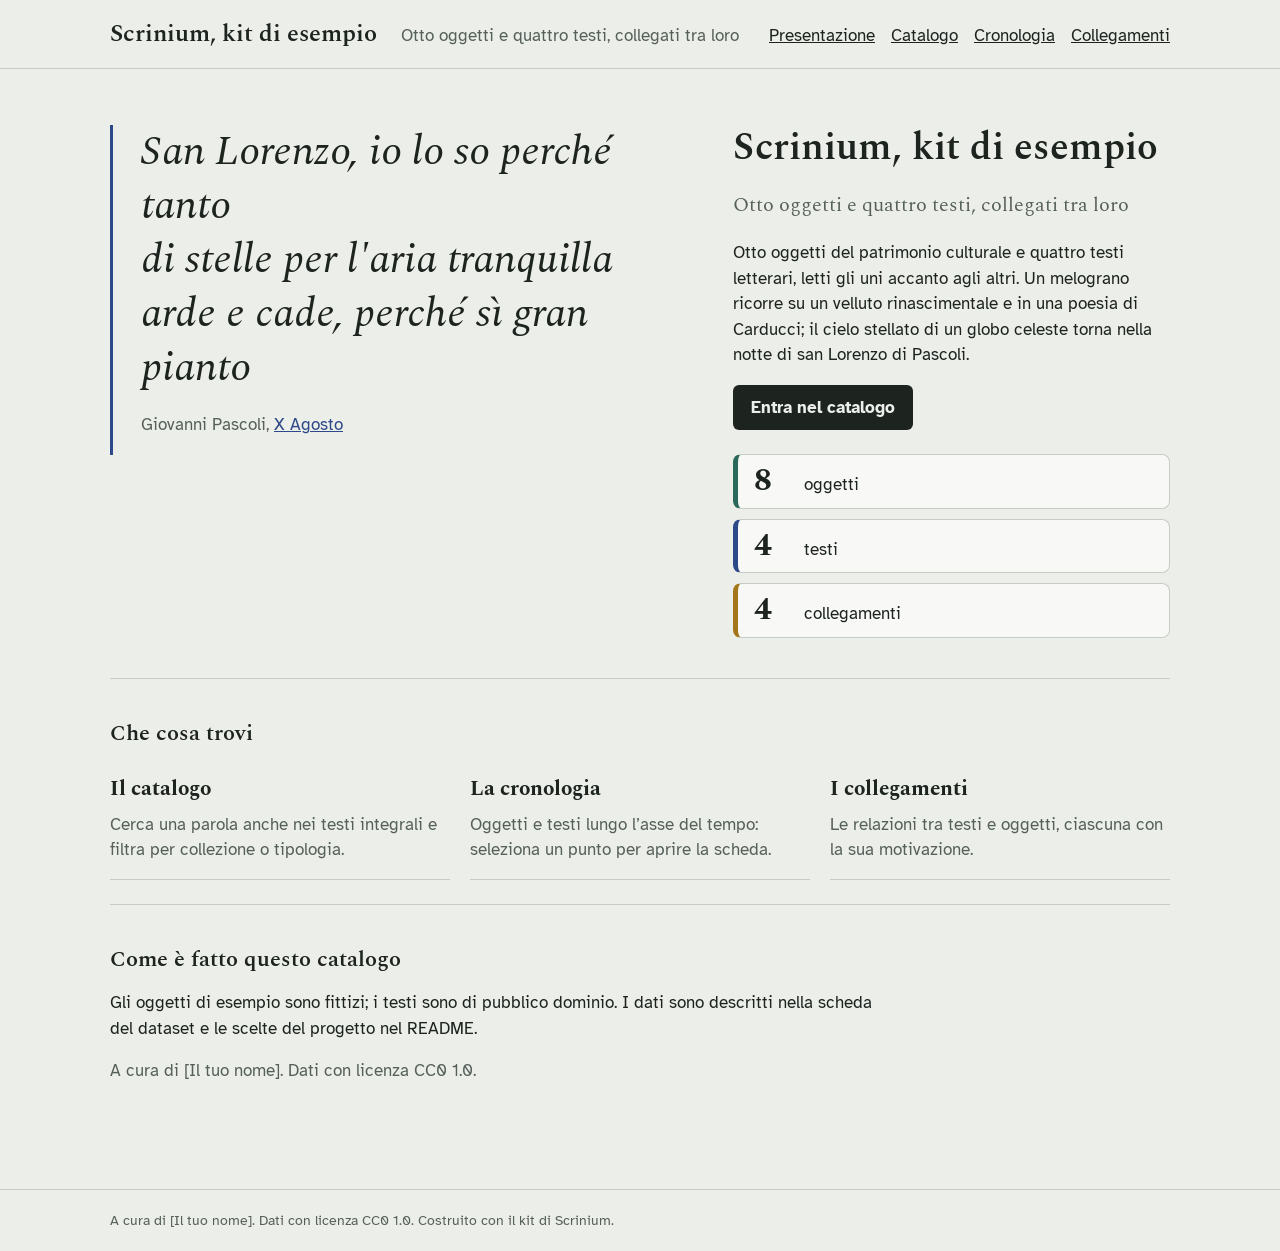
==== kit-scrinium/index.html @ 6ea337dc "kit di lavoro" ====
<!DOCTYPE html>
<html lang="it">
<head>
  <meta charset="utf-8">
  <meta name="viewport" content="width=device-width, initial-scale=1">
  <title>Catalogo</title>
  <!-- I caratteri: Spectral per i titoli e i testi, Atkinson Hyperlegible per l'interfaccia -->
  <link rel="stylesheet" href="https://fonts.googleapis.com/css2?family=Atkinson+Hyperlegible:wght@400;700&family=Spectral:ital,wght@0,400;0,600;1,400&display=swap">
  <link rel="stylesheet" href="stile.css">
</head>
<body>
  <header>
    <div class="contenitore">
      <a href="#/" class="marchio"><span id="titolo">Catalogo</span></a>
      <p id="sottotitolo"></p>
      <nav aria-label="Sezioni">
        <a href="#/">Presentazione</a>
        <a href="#/catalogo">Catalogo</a>
        <a href="#/cronologia">Cronologia</a>
        <a href="#/collegamenti">Collegamenti</a>
      </nav>
    </div>
  </header>

  <!-- Qui il codice di app.js disegna la pagina scelta -->
  <main id="pagina" class="contenitore"></main>

  <footer><p id="piede" class="contenitore"></p></footer>


  <!-- =================================================================
       LA PAGINA DI PRESENTAZIONE
       È la prima pagina che vede chi apre il catalogo.
       Scrivila tu: cambia i testi tra i tag, lascia gli attributi data-.
       - data-campo="titolo" viene riempito con CATALOGO.titolo di dati.js
       - data-conta="oggetti" viene riempito con il numero degli oggetti
       - #incipit mostra l'inizio di uno dei tuoi testi, scelto a caso
       ================================================================= -->
  <template id="modello-presentazione">
    <section class="apertura">
      <div id="incipit" class="incipit" aria-live="polite"></div>
      <div>
        <h1 data-campo="titolo">Titolo del catalogo</h1>
        <p class="lede" data-campo="sottotitolo">Sottotitolo</p>

        <!-- Scrivi qui due o tre frasi sulla tua collezione: che cosa raccoglie e perché -->
        <p>Otto oggetti del patrimonio culturale e quattro testi letterari, letti gli uni accanto agli altri.
           Un melograno ricorre su un velluto rinascimentale e in una poesia di Carducci; il cielo stellato
           di un globo celeste torna nella notte di san Lorenzo di Pascoli.</p>

        <p><a class="pulsante" href="#/catalogo">Entra nel catalogo</a></p>

        <div class="numeri">
          <a href="#/catalogo" class="numero oggetti"><b data-conta="oggetti">0</b> oggetti</a>
          <a href="#/catalogo" class="numero testi"><b data-conta="testi">0</b> testi</a>
          <a href="#/collegamenti" class="numero collegati"><b data-conta="collegamenti">0</b> collegamenti</a>
        </div>
      </div>
    </section>

    <section class="percorsi">
      <h2>Che cosa trovi</h2>
      <div class="tre">
        <a href="#/catalogo"><strong>Il catalogo</strong>
          <span>Cerca una parola anche nei testi integrali e filtra per collezione o tipologia.</span></a>
        <a href="#/cronologia"><strong>La cronologia</strong>
          <span>Oggetti e testi lungo l’asse del tempo: seleziona un punto per aprire la scheda.</span></a>
        <a href="#/collegamenti"><strong>I collegamenti</strong>
          <span>Le relazioni tra testi e oggetti, ciascuna con la sua motivazione.</span></a>
      </div>
    </section>

    <section class="nota">
      <h2>Come è fatto questo catalogo</h2>
      <!-- Scrivi qui da dove vengono i dati, con quali criteri li hai scelti, con quale licenza -->
      <p>Gli oggetti di esempio sono fittizi; i testi sono di pubblico dominio. I dati sono descritti
         nella scheda del dataset e le scelte del progetto nel README.</p>
      <p class="tenue">A cura di <span data-campo="curatore">[nome]</span>. Dati con licenza <span data-campo="licenzaDati">[licenza]</span>.</p>
    </section>
  </template>


  <!-- Prima i dati, poi il codice che li usa: l'ordine conta -->
  <script src="dati.js"></script>
  <script src="app.js"></script>
</body>
</html>
---- kit-scrinium/stile.css ----
/* =====================================================================
   LO STILE DEL CATALOGO
   I colori sono variabili: cambiandole qui cambia tutto il sito.
   ===================================================================== */

:root {
  --sfondo: #ECEEE9;      /* grigio verde chiaro */
  --carta: #F8F9F6;       /* le schede */
  --inchiostro: #1D2420;  /* il testo */
  --tenue: #56605B;       /* testo secondario */
  --filetto: #C6CDC6;     /* bordi */
  --oggetti: #2A685A;     /* verderame: il patrimonio */
  --testi: #2D4889;       /* lapislazzuli: i testi */
  --passo: #A4761A;       /* ocra: i passi collegati */
  --titoli: 'Spectral', Georgia, serif;
  --interfaccia: 'Atkinson Hyperlegible', Verdana, sans-serif;
}

* { box-sizing: border-box; }
body { margin: 0; background: var(--sfondo); color: var(--inchiostro); font-family: var(--interfaccia); font-size: 17px; line-height: 1.5; }
a { color: var(--testi); }
:focus-visible { outline: 3px solid var(--testi); outline-offset: 2px; }
h1, h2, h3 { font-family: var(--titoli); font-weight: 600; line-height: 1.2; }
h1 { font-size: 2.4rem; margin: 0 0 .5em; }
h2 { font-size: 1.4rem; margin: 1.5em 0 .5em; }
.contenitore { max-width: 1100px; margin: 0 auto; padding: 0 20px; }
.tenue { color: var(--tenue); }

/* Intestazione */
header { border-bottom: 1px solid var(--filetto); padding: 16px 0; margin-bottom: 32px; }
header .contenitore { display: flex; flex-wrap: wrap; align-items: baseline; gap: 8px 24px; }
.marchio { font-family: var(--titoli); font-size: 1.5rem; font-weight: 600; color: var(--inchiostro); text-decoration: none; }
#sottotitolo { margin: 0; color: var(--tenue); }
nav { margin-left: auto; display: flex; gap: 16px; }
nav a { color: var(--inchiostro); }

/* Pagina di presentazione */
.apertura { display: grid; grid-template-columns: 1.3fr 1fr; gap: 56px; align-items: start; padding: 24px 0 40px; }
.incipit { border-left: 3px solid var(--testi); padding-left: 28px; }
.versi { font-family: var(--titoli); font-style: italic; font-size: clamp(1.6rem, 3.4vw, 2.6rem); line-height: 1.3; margin: 0 0 16px; }
.lede { font-family: var(--titoli); font-size: 1.25rem; color: var(--tenue); margin-top: 0; }
.pulsante { display: inline-block; background: var(--inchiostro); color: var(--sfondo); text-decoration: none; font-weight: 700; padding: 10px 18px; border-radius: 6px; }
.pulsante:hover { opacity: .9; }
.numeri { display: grid; gap: 10px; margin-top: 24px; }
.numero { display: flex; align-items: baseline; gap: 14px; text-decoration: none; color: var(--inchiostro); background: var(--carta); border: 1px solid var(--filetto); border-left: 5px solid var(--oggetti); border-radius: 8px; padding: 10px 16px; }
.numero.testi { border-left-color: var(--testi); }
.numero.collegati { border-left-color: var(--passo); }
.numero b { font-family: var(--titoli); font-size: 2rem; line-height: 1; min-width: 2ch; }
.percorsi, .nota { border-top: 1px solid var(--filetto); padding: 8px 0 24px; }
.tre { display: grid; grid-template-columns: repeat(3, 1fr); gap: 20px; }
.tre a { display: flex; flex-direction: column; gap: 6px; text-decoration: none; color: var(--inchiostro); padding: 16px 0; border-bottom: 1px solid var(--filetto); }
.tre strong { font-family: var(--titoli); font-size: 1.3rem; }
.tre span { color: var(--tenue); }
.tre a:hover strong { text-decoration: underline; }
.nota p { max-width: 70ch; }

/* Filtri */
.filtri { display: flex; flex-wrap: wrap; gap: 16px; margin-bottom: 12px; }
.filtri label { display: flex; flex-direction: column; gap: 4px; font-weight: 700; font-size: .9rem; flex: 1 1 200px; }
input, select { font: inherit; padding: 8px 10px; border: 1.5px solid var(--filetto); border-radius: 6px; background: var(--carta); color: var(--inchiostro); }

/* Schede del catalogo */
.griglia { display: grid; grid-template-columns: repeat(auto-fill, minmax(240px, 1fr)); gap: 20px; }
.scheda { background: var(--carta); border: 1px solid var(--filetto); border-top: 5px solid var(--oggetti); border-radius: 8px; padding: 16px; }
.scheda.testo { border-top-color: var(--testi); }
.scheda h3 { margin: 4px 0; font-size: 1.15rem; }
.scheda h3 a { color: var(--inchiostro); text-decoration: none; }
.scheda h3 a:hover { text-decoration: underline; }
.scheda p { margin: 0; }
.etichetta { font-size: .85rem; color: var(--tenue); }
.vuoto { padding: 32px; border: 1.5px dashed var(--filetto); border-radius: 8px; text-align: center; }

/* Scheda di un record */
.descrizione { font-family: var(--titoli); font-size: 1.2rem; max-width: 65ch; }
.dettaglio { display: grid; grid-template-columns: 1fr 1fr; gap: 40px; }
dl { display: grid; grid-template-columns: max-content 1fr; gap: 6px 20px; border-top: 1px solid var(--filetto); padding-top: 12px; }
dt { color: var(--tenue); }
dd { margin: 0; }
.testo { font-family: var(--titoli); font-size: 1.2rem; line-height: 1.7; margin-bottom: 24px; }
.verso { display: block; }
.stacco { display: block; height: .8em; }
.passo { color: inherit; text-decoration: none; border-bottom: 2px solid var(--passo); background: rgba(164, 118, 26, .15); }
.collegamenti { padding-left: 20px; }
.collegamenti li { margin-bottom: 12px; }
pre { background: var(--inchiostro); color: #E8ECE6; padding: 16px; border-radius: 8px; overflow-x: auto; font-size: .8rem; }

/* Cronologia */
.cronologia { width: 100%; height: auto; }
.cronologia text { font-family: var(--interfaccia); font-size: 14px; fill: var(--tenue); }
.cronologia .asse { stroke: var(--filetto); }
.cronologia circle.oggetto { fill: var(--oggetti); }
.cronologia circle.testo { fill: var(--testi); }
.cronologia a:hover circle { stroke: var(--inchiostro); stroke-width: 3; }

/* Tabella dei collegamenti */
.tabella { overflow-x: auto; }
table { border-collapse: collapse; width: 100%; }
th, td { text-align: left; padding: 10px; border-bottom: 1px solid var(--filetto); vertical-align: top; }

footer { margin-top: 64px; border-top: 1px solid var(--filetto); padding: 20px 0; color: var(--tenue); font-size: .9rem; }

/* Sugli schermi stretti le colonne si impilano */
@media (max-width: 760px) {
  .dettaglio, .apertura, .tre { grid-template-columns: 1fr; }
  nav { margin-left: 0; }
}
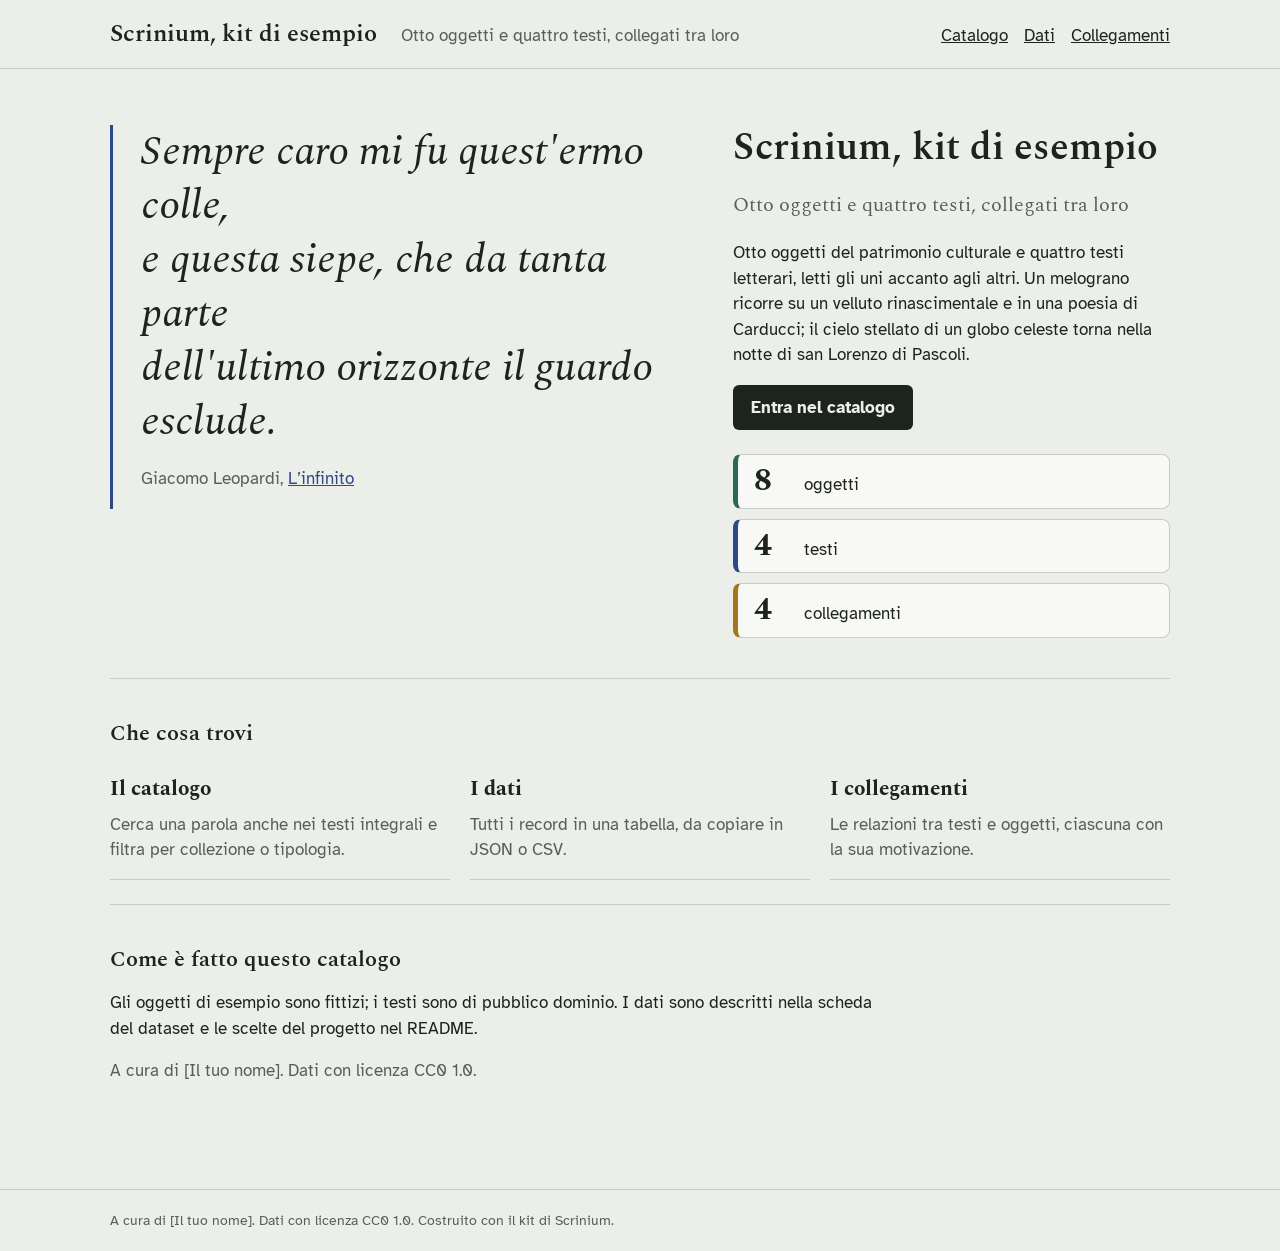
==== commit 687cfa81: "Add files via upload" ====
--- a/kit-scrinium/index.html
+++ b/kit-scrinium/index.html
@@ -14,9 +14,8 @@
       <a href="#/" class="marchio"><span id="titolo">Catalogo</span></a>
       <p id="sottotitolo"></p>
       <nav aria-label="Sezioni">
-        <a href="#/">Presentazione</a>
         <a href="#/catalogo">Catalogo</a>
-        <a href="#/cronologia">Cronologia</a>
+        <a href="#/dati">Dati</a>
         <a href="#/collegamenti">Collegamenti</a>
       </nav>
     </div>
@@ -63,8 +62,8 @@
       <div class="tre">
         <a href="#/catalogo"><strong>Il catalogo</strong>
           <span>Cerca una parola anche nei testi integrali e filtra per collezione o tipologia.</span></a>
-        <a href="#/cronologia"><strong>La cronologia</strong>
-          <span>Oggetti e testi lungo l’asse del tempo: seleziona un punto per aprire la scheda.</span></a>
+        <a href="#/dati"><strong>I dati</strong>
+          <span>Tutti i record in una tabella, da copiare in JSON o CSV.</span></a>
         <a href="#/collegamenti"><strong>I collegamenti</strong>
           <span>Le relazioni tra testi e oggetti, ciascuna con la sua motivazione.</span></a>
       </div>
--- a/kit-scrinium/stile.css
+++ b/kit-scrinium/stile.css
@@ -54,6 +54,27 @@
 .tre a:hover strong { text-decoration: underline; }
 .nota p { max-width: 70ch; }
 
+/* Immagini: la regola da mettere sempre, poi le miniature tutte uguali */
+img { max-width: 100%; height: auto; }
+.miniatura { display: block; margin: -16px -16px 12px; }
+.miniatura img, .miniatura .segnaposto {
+  width: 100%;
+  aspect-ratio: 4 / 3;     /* stessa forma per tutte le miniature */
+  object-fit: cover;       /* ritaglia invece di schiacciare */
+  border-radius: 8px 8px 0 0;
+  display: block;
+}
+.segnaposto { display: flex; align-items: flex-end; padding: 14px; background: rgba(42, 104, 90, .12); color: var(--oggetti); }
+.segnaposto.testo { background: rgba(45, 72, 137, .12); color: var(--testi); }
+.segnaposto span { font-family: var(--titoli); font-style: italic; font-size: 1.05rem; line-height: 1.3; color: var(--inchiostro); }
+.figura { margin: 0 0 24px; }
+.figura img, .figura .segnaposto { width: 100%; max-width: 480px; aspect-ratio: 4 / 3; object-fit: cover; border-radius: 8px; }
+.figura figcaption { font-size: .85rem; color: var(--tenue); margin-top: 6px; }
+
+/* Pagina dei dati */
+textarea#esportati { width: 100%; min-height: 220px; font-family: ui-monospace, Menlo, Consolas, monospace; font-size: .8rem; padding: 10px; border: 1.5px solid var(--filetto); border-radius: 6px; background: var(--carta); color: var(--inchiostro); }
+button { font: inherit; padding: 6px 14px; border: 1.5px solid var(--inchiostro); border-radius: 6px; background: var(--carta); color: var(--inchiostro); cursor: pointer; }
+
 /* Filtri */
 .filtri { display: flex; flex-wrap: wrap; gap: 16px; margin-bottom: 12px; }
 .filtri label { display: flex; flex-direction: column; gap: 4px; font-weight: 700; font-size: .9rem; flex: 1 1 200px; }
@@ -84,14 +105,6 @@
 .collegamenti li { margin-bottom: 12px; }
 pre { background: var(--inchiostro); color: #E8ECE6; padding: 16px; border-radius: 8px; overflow-x: auto; font-size: .8rem; }
 
-/* Cronologia */
-.cronologia { width: 100%; height: auto; }
-.cronologia text { font-family: var(--interfaccia); font-size: 14px; fill: var(--tenue); }
-.cronologia .asse { stroke: var(--filetto); }
-.cronologia circle.oggetto { fill: var(--oggetti); }
-.cronologia circle.testo { fill: var(--testi); }
-.cronologia a:hover circle { stroke: var(--inchiostro); stroke-width: 3; }
-
 /* Tabella dei collegamenti */
 .tabella { overflow-x: auto; }
 table { border-collapse: collapse; width: 100%; }
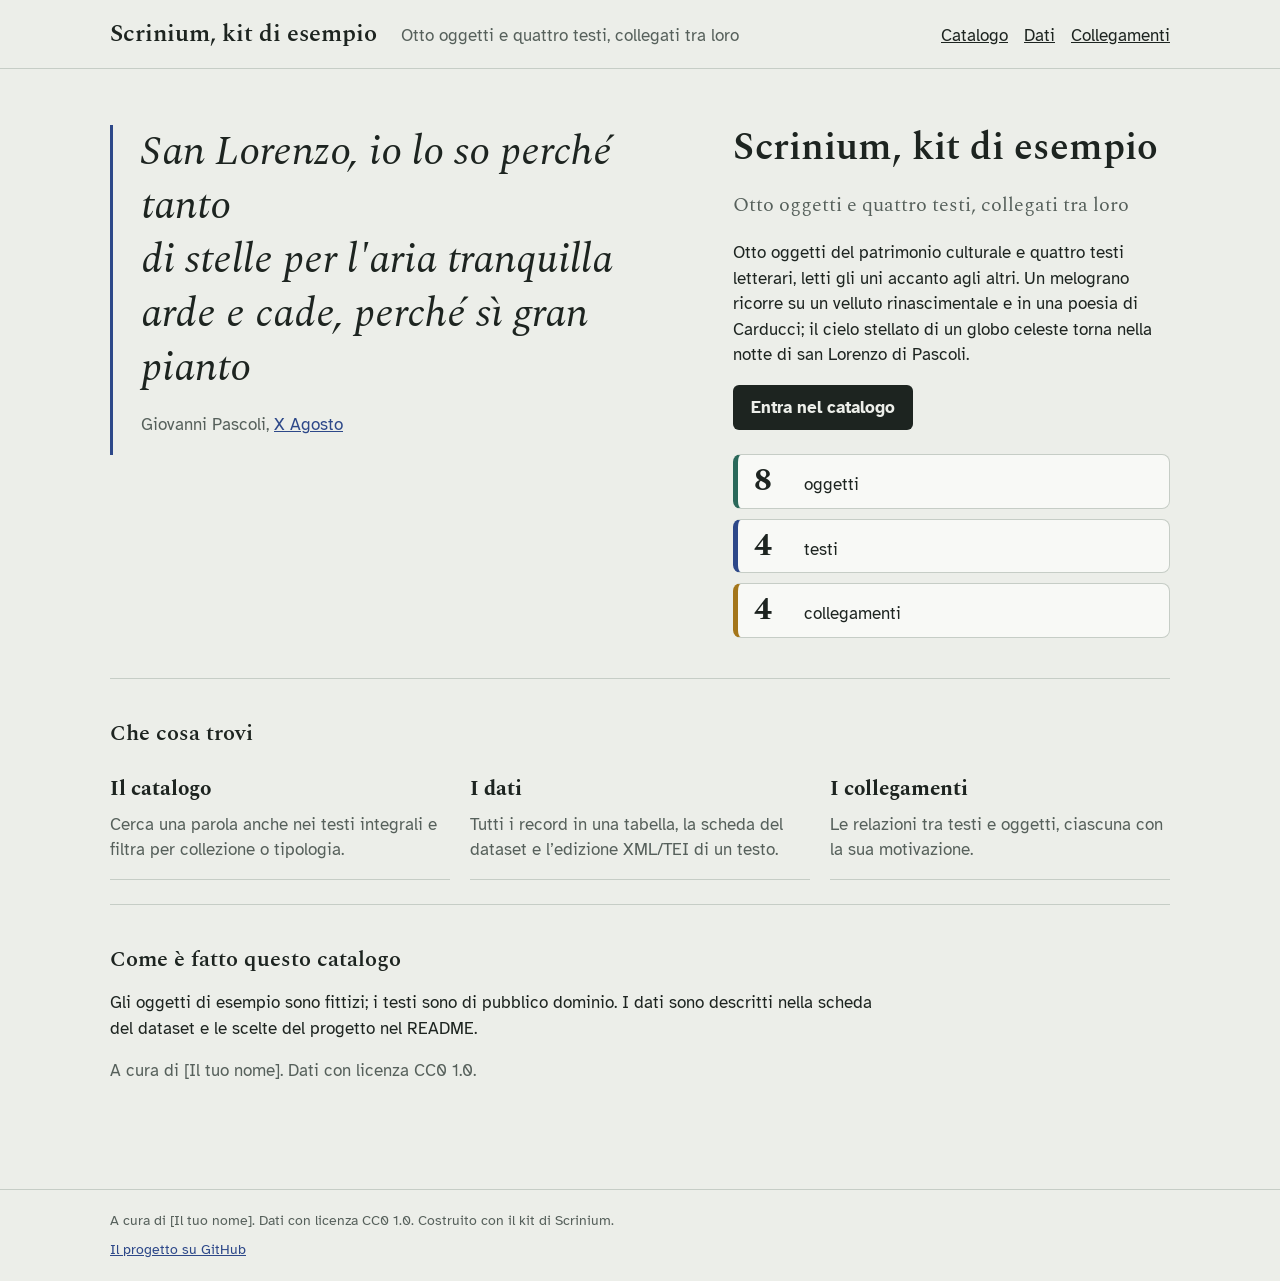
==== commit 6d4dd97d: "Add files via upload" ====
--- a/kit-scrinium/index.html
+++ b/kit-scrinium/index.html
@@ -6,7 +6,7 @@
   <title>Catalogo</title>
   <!-- I caratteri: Spectral per i titoli e i testi, Atkinson Hyperlegible per l'interfaccia -->
   <link rel="stylesheet" href="https://fonts.googleapis.com/css2?family=Atkinson+Hyperlegible:wght@400;700&family=Spectral:ital,wght@0,400;0,600;1,400&display=swap">
-  <link rel="stylesheet" href="stile.css">
+  <link rel="stylesheet" href="stile/stile.css">
 </head>
 <body>
   <header>
@@ -24,14 +24,20 @@
   <!-- Qui il codice di app.js disegna la pagina scelta -->
   <main id="pagina" class="contenitore"></main>
 
-  <footer><p id="piede" class="contenitore"></p></footer>
+  <!-- Il piè di pagina: app.js scrive il testo e il link al repository -->
+  <footer>
+    <div class="contenitore">
+      <p id="piede"></p>
+      <nav id="documenti" aria-label="Il progetto su GitHub"></nav>
+    </div>
+  </footer>
 
 
   <!-- =================================================================
        LA PAGINA DI PRESENTAZIONE
        È la prima pagina che vede chi apre il catalogo.
        Scrivila tu: cambia i testi tra i tag, lascia gli attributi data-.
-       - data-campo="titolo" viene riempito con CATALOGO.titolo di dati.js
+       - data-campo="titolo" viene riempito con CATALOGO.titolo di dati/dati.js
        - data-conta="oggetti" viene riempito con il numero degli oggetti
        - #incipit mostra l'inizio di uno dei tuoi testi, scelto a caso
        ================================================================= -->
@@ -63,7 +69,7 @@
         <a href="#/catalogo"><strong>Il catalogo</strong>
           <span>Cerca una parola anche nei testi integrali e filtra per collezione o tipologia.</span></a>
         <a href="#/dati"><strong>I dati</strong>
-          <span>Tutti i record in una tabella, da copiare in JSON o CSV.</span></a>
+          <span>Tutti i record in una tabella, la scheda del dataset e l’edizione XML/TEI di un testo.</span></a>
         <a href="#/collegamenti"><strong>I collegamenti</strong>
           <span>Le relazioni tra testi e oggetti, ciascuna con la sua motivazione.</span></a>
       </div>
@@ -80,7 +86,8 @@
 
 
   <!-- Prima i dati, poi il codice che li usa: l'ordine conta -->
-  <script src="dati.js"></script>
-  <script src="app.js"></script>
+  <!-- Prima i dati, poi il codice che li legge -->
+  <script src="dati/dati.js"></script>
+  <script src="js/app.js"></script>
 </body>
 </html>
--- a/kit-scrinium/stile/stile.css
+++ b/kit-scrinium/stile/stile.css
@@ -0,0 +1,132 @@
+/* =====================================================================
+   LO STILE DEL CATALOGO
+   I colori sono variabili: cambiandole qui cambia tutto il sito.
+   ===================================================================== */
+
+:root {
+  --sfondo: #ECEEE9;      /* grigio verde chiaro */
+  --carta: #F8F9F6;       /* le schede */
+  --inchiostro: #1D2420;  /* il testo */
+  --tenue: #56605B;       /* testo secondario */
+  --filetto: #C6CDC6;     /* bordi */
+  --oggetti: #2A685A;     /* verderame: il patrimonio */
+  --testi: #2D4889;       /* lapislazzuli: i testi */
+  --passo: #A4761A;       /* ocra: i passi collegati */
+  --titoli: 'Spectral', Georgia, serif;
+  --interfaccia: 'Atkinson Hyperlegible', Verdana, sans-serif;
+}
+
+* { box-sizing: border-box; }
+body { margin: 0; background: var(--sfondo); color: var(--inchiostro); font-family: var(--interfaccia); font-size: 17px; line-height: 1.5; }
+a { color: var(--testi); }
+:focus-visible { outline: 3px solid var(--testi); outline-offset: 2px; }
+h1, h2, h3 { font-family: var(--titoli); font-weight: 600; line-height: 1.2; }
+h1 { font-size: 2.4rem; margin: 0 0 .5em; }
+h2 { font-size: 1.4rem; margin: 1.5em 0 .5em; }
+.contenitore { max-width: 1100px; margin: 0 auto; padding: 0 20px; }
+.tenue { color: var(--tenue); }
+
+/* Intestazione */
+header { border-bottom: 1px solid var(--filetto); padding: 16px 0; margin-bottom: 32px; }
+header .contenitore { display: flex; flex-wrap: wrap; align-items: baseline; gap: 8px 24px; }
+.marchio { font-family: var(--titoli); font-size: 1.5rem; font-weight: 600; color: var(--inchiostro); text-decoration: none; }
+#sottotitolo { margin: 0; color: var(--tenue); }
+nav { margin-left: auto; display: flex; gap: 16px; }
+nav a { color: var(--inchiostro); }
+
+/* Pagina di presentazione */
+.apertura { display: grid; grid-template-columns: 1.3fr 1fr; gap: 56px; align-items: start; padding: 24px 0 40px; }
+.incipit { border-left: 3px solid var(--testi); padding-left: 28px; }
+.versi { font-family: var(--titoli); font-style: italic; font-size: clamp(1.6rem, 3.4vw, 2.6rem); line-height: 1.3; margin: 0 0 16px; }
+.lede { font-family: var(--titoli); font-size: 1.25rem; color: var(--tenue); margin-top: 0; }
+.pulsante { display: inline-block; background: var(--inchiostro); color: var(--sfondo); text-decoration: none; font-weight: 700; padding: 10px 18px; border-radius: 6px; }
+.pulsante:hover { opacity: .9; }
+.numeri { display: grid; gap: 10px; margin-top: 24px; }
+.numero { display: flex; align-items: baseline; gap: 14px; text-decoration: none; color: var(--inchiostro); background: var(--carta); border: 1px solid var(--filetto); border-left: 5px solid var(--oggetti); border-radius: 8px; padding: 10px 16px; }
+.numero.testi { border-left-color: var(--testi); }
+.numero.collegati { border-left-color: var(--passo); }
+.numero b { font-family: var(--titoli); font-size: 2rem; line-height: 1; min-width: 2ch; }
+.percorsi, .nota { border-top: 1px solid var(--filetto); padding: 8px 0 24px; }
+.tre { display: grid; grid-template-columns: repeat(3, 1fr); gap: 20px; }
+.tre a { display: flex; flex-direction: column; gap: 6px; text-decoration: none; color: var(--inchiostro); padding: 16px 0; border-bottom: 1px solid var(--filetto); }
+.tre strong { font-family: var(--titoli); font-size: 1.3rem; }
+.tre span { color: var(--tenue); }
+.tre a:hover strong { text-decoration: underline; }
+.nota p { max-width: 70ch; }
+
+/* Immagini: la regola da mettere sempre, poi le miniature tutte uguali */
+img { max-width: 100%; height: auto; }
+.miniatura { display: block; margin: -16px -16px 12px; }
+.miniatura img, .miniatura .segnaposto {
+  width: 100%;
+  aspect-ratio: 4 / 3;     /* stessa forma per tutte le miniature */
+  object-fit: cover;       /* ritaglia invece di schiacciare */
+  border-radius: 8px 8px 0 0;
+  display: block;
+}
+.segnaposto { display: flex; align-items: flex-end; padding: 14px; background: rgba(42, 104, 90, .12); color: var(--oggetti); }
+.segnaposto.testo { background: rgba(45, 72, 137, .12); color: var(--testi); }
+.segnaposto span { font-family: var(--titoli); font-style: italic; font-size: 1.05rem; line-height: 1.3; color: var(--inchiostro); }
+.figura { margin: 0 0 24px; }
+.figura img, .figura .segnaposto { width: 100%; max-width: 480px; aspect-ratio: 4 / 3; object-fit: cover; border-radius: 8px; }
+.figura figcaption { font-size: .85rem; color: var(--tenue); margin-top: 6px; }
+
+/* Pagina dei dati */
+textarea#esportati { width: 100%; min-height: 220px; font-family: ui-monospace, Menlo, Consolas, monospace; font-size: .8rem; padding: 10px; border: 1.5px solid var(--filetto); border-radius: 6px; background: var(--carta); color: var(--inchiostro); }
+button { font: inherit; padding: 6px 14px; border: 1.5px solid var(--inchiostro); border-radius: 6px; background: var(--carta); color: var(--inchiostro); cursor: pointer; }
+
+/* Filtri */
+.filtri { display: flex; flex-wrap: wrap; gap: 16px; margin-bottom: 12px; }
+.filtri label { display: flex; flex-direction: column; gap: 4px; font-weight: 700; font-size: .9rem; flex: 1 1 200px; }
+input, select { font: inherit; padding: 8px 10px; border: 1.5px solid var(--filetto); border-radius: 6px; background: var(--carta); color: var(--inchiostro); }
+
+/* Schede del catalogo */
+.griglia { display: grid; grid-template-columns: repeat(auto-fill, minmax(240px, 1fr)); gap: 20px; }
+.scheda { background: var(--carta); border: 1px solid var(--filetto); border-top: 5px solid var(--oggetti); border-radius: 8px; padding: 16px; }
+.scheda.testo { border-top-color: var(--testi); }
+.scheda h3 { margin: 4px 0; font-size: 1.15rem; }
+.scheda h3 a { color: var(--inchiostro); text-decoration: none; }
+.scheda h3 a:hover { text-decoration: underline; }
+.scheda p { margin: 0; }
+.etichetta { font-size: .85rem; color: var(--tenue); }
+.vuoto { padding: 32px; border: 1.5px dashed var(--filetto); border-radius: 8px; text-align: center; }
+
+/* Scheda di un record */
+.descrizione { font-family: var(--titoli); font-size: 1.2rem; max-width: 65ch; }
+.dettaglio { display: grid; grid-template-columns: 1fr 1fr; gap: 40px; }
+.dettaglio > div { min-width: 0; }  /* le colonne non si allargano per il codice RDF */
+dl { display: grid; grid-template-columns: max-content 1fr; gap: 6px 20px; border-top: 1px solid var(--filetto); padding-top: 12px; }
+dt { color: var(--tenue); }
+dd { margin: 0; }
+.testo { font-family: var(--titoli); font-size: 1.2rem; line-height: 1.7; margin-bottom: 24px; }
+.verso { display: block; }
+.stacco { display: block; height: .8em; }
+.passo { color: inherit; text-decoration: none; border-bottom: 2px solid var(--passo); background: rgba(164, 118, 26, .15); }
+.collegamenti { padding-left: 20px; }
+.collegamenti li { margin-bottom: 12px; }
+pre { background: var(--inchiostro); color: #E8ECE6; padding: 16px; border-radius: 8px; overflow-x: auto; font-size: .8rem; }
+
+/* Tabella dei collegamenti */
+.tabella { overflow-x: auto; }
+table { border-collapse: collapse; width: 100%; }
+th, td { text-align: left; padding: 10px; border-bottom: 1px solid var(--filetto); vertical-align: top; }
+
+/* Riquadri e file da scaricare (pagina Dati, scheda di un testo) */
+.riquadro { background: var(--carta); border: 1px solid var(--filetto); border-top: 5px solid var(--passo); border-radius: 8px; padding: 4px 20px 12px; margin: 24px 0; }
+.riquadro h2 { margin-top: .8em; }
+.azioni { display: flex; flex-wrap: wrap; align-items: center; gap: 12px 20px; }
+/* L'etichetta che segnala un testo con edizione XML/TEI */
+.segnale-tei { display: inline-block; margin: 4px 0; font-size: .8rem; font-weight: 700; background: var(--carta); border: 1px solid var(--passo); color: var(--inchiostro); border-radius: 999px; padding: 1px 10px; }
+.segnale-tei a { color: inherit; }
+
+/* Piè di pagina */
+footer { margin-top: 64px; border-top: 1px solid var(--filetto); padding: 20px 0; color: var(--tenue); font-size: .9rem; }
+footer p { margin: 0 0 8px; }
+footer nav { margin-left: 0; flex-wrap: wrap; gap: 8px 20px; }
+footer nav a { color: var(--testi); }
+
+/* Sugli schermi stretti le colonne si impilano */
+@media (max-width: 760px) {
+  .dettaglio, .apertura, .tre { grid-template-columns: 1fr; }
+  nav { margin-left: 0; }
+}
